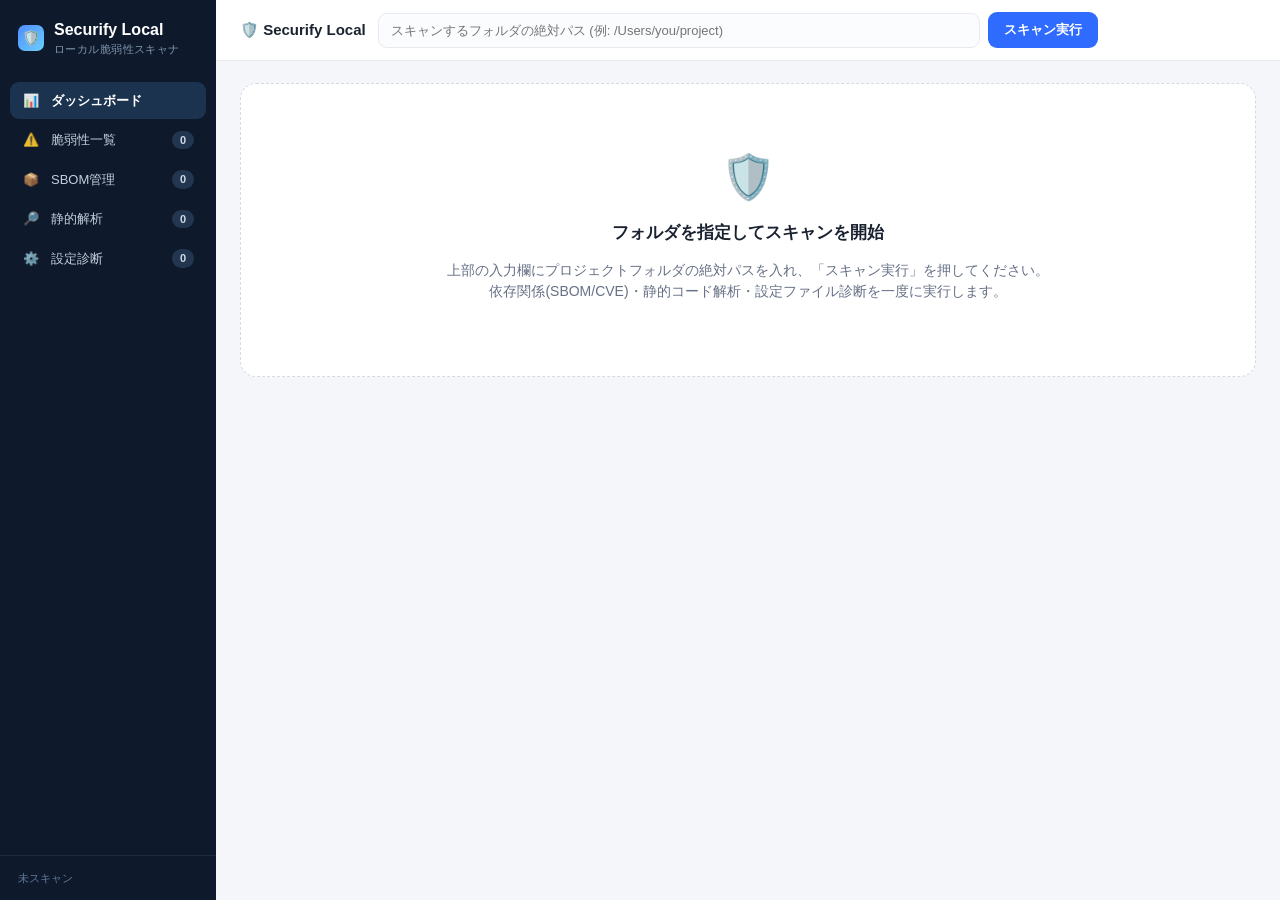
==== web/index.html @ b21ad6cd "feat: add Securify Local vulnerability scanner Python 標準ライブラリのみで動作するローカル脆弱性スキャナ一式を追加。  - run.py: HTT" ====
<!DOCTYPE html>
<html lang="ja">
<head>
<meta charset="UTF-8">
<meta name="viewport" content="width=device-width, initial-scale=1.0">
<title>Securify Local — ローカル脆弱性スキャナ</title>
<style>
  :root{
    --bg:#f4f6f9; --panel:#ffffff; --ink:#1a2230; --muted:#667085; --line:#e6eaf0;
    --sidebar:#0e1a2b; --sidebar-ink:#c4cede; --sidebar-active:#1c3350; --accent:#2f6bff;
    --crit:#d81b7a; --high:#f4511e; --med:#f5a623; --low:#2e90fa; --info:#98a2b3;
    --crit-bg:#fce4f1; --high-bg:#fde6dd; --med-bg:#fdf1dc; --low-bg:#e4f0ff; --info-bg:#eef1f5;
    --radius:12px; --shadow:0 1px 3px rgba(16,24,40,.06),0 1px 2px rgba(16,24,40,.04);
  }
  *{box-sizing:border-box}
  html,body{margin:0;height:100%}
  body{font-family:-apple-system,BlinkMacSystemFont,"Segoe UI","Hiragino Kaku Gothic ProN","Noto Sans JP",Meiryo,sans-serif;
       background:var(--bg);color:var(--ink);font-size:14px;line-height:1.5;-webkit-font-smoothing:antialiased}
  .app{display:flex;min-height:100vh}

  /* ---------- Sidebar ---------- */
  .sidebar{width:216px;background:var(--sidebar);color:var(--sidebar-ink);flex-shrink:0;display:flex;flex-direction:column;position:sticky;top:0;height:100vh}
  .brand{display:flex;align-items:center;gap:10px;padding:18px 18px 16px;font-weight:700;color:#fff;font-size:16px}
  .brand .logo{width:26px;height:26px;border-radius:7px;background:linear-gradient(135deg,#4f8cff,#6ad0ff);display:flex;align-items:center;justify-content:center;font-size:15px}
  .brand small{display:block;font-weight:500;font-size:10.5px;color:#7f93ad;letter-spacing:.04em}
  .nav{padding:8px 10px;display:flex;flex-direction:column;gap:2px}
  .nav a{display:flex;align-items:center;gap:11px;padding:9px 12px;border-radius:9px;color:var(--sidebar-ink);text-decoration:none;font-size:13px;cursor:pointer;transition:background .12s}
  .nav a .ic{width:18px;text-align:center;opacity:.9}
  .nav a:hover{background:#16263c}
  .nav a.active{background:var(--sidebar-active);color:#fff;font-weight:600}
  .nav a .count{margin-left:auto;background:#22374f;color:#cdd9ea;border-radius:20px;font-size:11px;padding:1px 8px;font-weight:600}
  .nav a.active .count{background:#2f5580}
  .sidebar .foot{margin-top:auto;padding:14px 18px;font-size:11px;border-top:1px solid #1a2a40;color:#63789a}

  /* ---------- Main ---------- */
  .main{flex:1;min-width:0;display:flex;flex-direction:column}
  .topbar{background:var(--panel);border-bottom:1px solid var(--line);padding:12px 24px;display:flex;align-items:center;gap:12px;position:sticky;top:0;z-index:20}
  .topbar h1{font-size:15px;margin:0;font-weight:700;white-space:nowrap}
  .path-wrap{flex:1;display:flex;gap:8px;align-items:center;max-width:720px}
  .path-wrap input{flex:1;padding:9px 12px;border:1px solid var(--line);border-radius:9px;font-size:13px;background:#fbfcfe;color:var(--ink)}
  .path-wrap input:focus{outline:none;border-color:var(--accent);background:#fff}
  .btn{border:none;border-radius:9px;padding:9px 16px;font-size:13px;font-weight:600;cursor:pointer;display:inline-flex;align-items:center;gap:7px;transition:filter .12s}
  .btn.primary{background:var(--accent);color:#fff}
  .btn.primary:hover{filter:brightness(1.06)}
  .btn.primary:disabled{opacity:.55;cursor:default}
  .btn.ghost{background:#eef2f8;color:#33415a}
  .content{padding:22px 24px 60px;max-width:1240px;width:100%}

  .view{display:none} .view.active{display:block}
  .page-title{font-size:19px;font-weight:700;margin:0 0 2px}
  .page-sub{color:var(--muted);font-size:12.5px;margin:0 0 18px}

  /* cards */
  .grid{display:grid;gap:16px}
  .cards-4{grid-template-columns:repeat(4,1fr)}
  .cards-3{grid-template-columns:repeat(3,1fr)}
  .card{background:var(--panel);border:1px solid var(--line);border-radius:var(--radius);box-shadow:var(--shadow)}
  .card.p{padding:18px}
  .stat .label{color:var(--muted);font-size:12px;margin-bottom:6px;font-weight:600;letter-spacing:.01em}
  .stat .num{font-size:30px;font-weight:800;letter-spacing:-.02em;line-height:1}
  .stat .foot{color:var(--muted);font-size:11.5px;margin-top:8px}

  /* severity summary */
  .sev-row{display:grid;grid-template-columns:repeat(5,1fr);gap:12px;margin-top:2px}
  .sev-card{border-radius:var(--radius);padding:16px 16px 14px;border:1px solid var(--line);background:var(--panel);position:relative;overflow:hidden}
  .sev-card .top{display:flex;align-items:center;gap:8px;font-weight:700;font-size:12.5px}
  .sev-card .dot{width:11px;height:11px;border-radius:50%}
  .sev-card .n{font-size:32px;font-weight:800;margin-top:8px;line-height:1}
  .sev-card .bar{height:4px;border-radius:4px;margin-top:12px;background:var(--line)}
  .sev-card .bar > i{display:block;height:100%;border-radius:4px}

  .dot.CRITICAL,.bar-CRITICAL{background:var(--crit)} .dot.HIGH,.bar-HIGH{background:var(--high)}
  .dot.MEDIUM,.bar-MEDIUM{background:var(--med)} .dot.LOW,.bar-LOW{background:var(--low)} .dot.INFO,.bar-INFO{background:var(--info)}

  .section-h{font-size:14px;font-weight:700;margin:26px 0 12px;display:flex;align-items:center;gap:10px}
  .section-h .hint{font-weight:500;color:var(--muted);font-size:12px}

  /* distribution bar */
  .distbar{display:flex;height:26px;border-radius:8px;overflow:hidden;border:1px solid var(--line)}
  .distbar > div{display:flex;align-items:center;justify-content:center;color:#fff;font-size:11px;font-weight:700;min-width:0}
  .dist-legend{display:flex;flex-wrap:wrap;gap:16px;margin-top:12px;font-size:12px;color:#3a4658}
  .dist-legend span{display:inline-flex;align-items:center;gap:7px}
  .dist-legend i{width:10px;height:10px;border-radius:3px}

  /* chips */
  .chips{display:flex;flex-wrap:wrap;gap:10px}
  .chip{display:inline-flex;align-items:center;gap:8px;background:#f2f5fa;border:1px solid var(--line);border-radius:20px;padding:6px 14px;font-size:12.5px;font-weight:600}
  .chip b{font-weight:800}

  /* table */
  .tablewrap{background:var(--panel);border:1px solid var(--line);border-radius:var(--radius);overflow:hidden;box-shadow:var(--shadow)}
  table{width:100%;border-collapse:collapse;font-size:13px}
  thead th{text-align:left;padding:11px 14px;background:#f7f9fc;color:#5a6a82;font-weight:700;font-size:11.5px;letter-spacing:.02em;border-bottom:1px solid var(--line);white-space:nowrap}
  tbody td{padding:12px 14px;border-bottom:1px solid #eef1f6;vertical-align:top}
  tbody tr:last-child td{border-bottom:none}
  tbody tr:hover{background:#fafbfe}
  .badge{display:inline-flex;align-items:center;gap:6px;padding:3px 9px;border-radius:6px;font-size:11px;font-weight:800;letter-spacing:.02em}
  .badge.CRITICAL{background:var(--crit-bg);color:#a3005a} .badge.HIGH{background:var(--high-bg);color:#c53a10}
  .badge.MEDIUM{background:var(--med-bg);color:#95650a} .badge.LOW{background:var(--low-bg);color:#1d5fbf} .badge.INFO{background:var(--info-bg);color:#586376}
  .cat-tag{font-size:11px;color:#5a6a82;background:#eef1f6;border-radius:5px;padding:2px 8px;font-weight:600;white-space:nowrap}
  .loc{font-family:ui-monospace,SFMono-Regular,Menlo,monospace;font-size:11.5px;color:#3a4658;word-break:break-all}
  .fx-title{font-weight:600}
  .fx-desc{color:var(--muted);font-size:12px;margin-top:3px}
  .fx-rec{color:#256b4a;font-size:12px;margin-top:5px}
  .fx-rec::before{content:"▸ 対応: ";font-weight:700}
  a.ref{color:var(--accent);font-size:11.5px;text-decoration:none;display:block;word-break:break-all}
  a.ref:hover{text-decoration:underline}

  /* filters */
  .filters{display:flex;flex-wrap:wrap;gap:10px;align-items:center;margin-bottom:14px}
  .filters input[type=text]{padding:8px 12px;border:1px solid var(--line);border-radius:9px;font-size:13px;min-width:220px;background:#fff}
  .fbtn{padding:6px 12px;border:1px solid var(--line);background:#fff;border-radius:20px;font-size:12px;font-weight:700;cursor:pointer;display:inline-flex;align-items:center;gap:6px}
  .fbtn[data-on="0"]{opacity:.45}
  .fbtn i{width:9px;height:9px;border-radius:50%}

  /* states */
  .state{background:var(--panel);border:1px dashed #d3dae5;border-radius:16px;padding:60px 30px;text-align:center;color:var(--muted)}
  .state .big{font-size:44px;margin-bottom:10px}
  .state h3{color:var(--ink);margin:0 0 6px;font-size:17px}
  .spinner{width:34px;height:34px;border:3.5px solid #e3e9f2;border-top-color:var(--accent);border-radius:50%;animation:sp .8s linear infinite;margin:0 auto 16px}
  @keyframes sp{to{transform:rotate(360deg)}}
  .banner{border-radius:10px;padding:11px 14px;font-size:12.5px;margin-bottom:16px;display:flex;gap:9px;align-items:flex-start}
  .banner.warn{background:#fff8e6;border:1px solid #f5df9e;color:#7a5b00}
  .banner.info{background:#eef4ff;border:1px solid #cfe0ff;color:#274d94}
  .muted{color:var(--muted)} .hidden{display:none!important}
  .empty-row td{text-align:center;color:var(--muted);padding:34px}
  @media(max-width:960px){.cards-4{grid-template-columns:repeat(2,1fr)}.sev-row{grid-template-columns:repeat(3,1fr)}.sidebar{display:none}}
</style>
</head>
<body data-palette="#d81b7a,#f4511e,#f5a623,#2e90fa,#98a2b3">
<div class="app">
  <!-- Sidebar -->
  <aside class="sidebar">
    <div class="brand">
      <span class="logo">🛡️</span>
      <div>Securify Local<small>ローカル脆弱性スキャナ</small></div>
    </div>
    <nav class="nav" id="nav">
      <a data-view="dashboard" class="active"><span class="ic">📊</span>ダッシュボード</a>
      <a data-view="vulns"><span class="ic">⚠️</span>脆弱性一覧<span class="count" id="c-vulns">0</span></a>
      <a data-view="sbom"><span class="ic">📦</span>SBOM管理<span class="count" id="c-sbom">0</span></a>
      <a data-view="static"><span class="ic">🔎</span>静的解析<span class="count" id="c-static">0</span></a>
      <a data-view="config"><span class="ic">⚙️</span>設定診断<span class="count" id="c-config">0</span></a>
    </nav>
    <div class="foot" id="foot">未スキャン</div>
  </aside>

  <!-- Main -->
  <main class="main">
    <div class="topbar">
      <h1>🛡️ Securify Local</h1>
      <div class="path-wrap">
        <input id="path" type="text" placeholder="スキャンするフォルダの絶対パス (例: /Users/you/project)" spellcheck="false">
        <button class="btn primary" id="scanBtn" onclick="startScan()">スキャン実行</button>
      </div>
      <span class="muted" id="topStatus"></span>
    </div>

    <div class="content">
      <!-- initial / loading state -->
      <div id="gate">
        <div class="state" id="emptyState">
          <div class="big">🛡️</div>
          <h3>フォルダを指定してスキャンを開始</h3>
          <p>上部の入力欄にプロジェクトフォルダの絶対パスを入れ、「スキャン実行」を押してください。<br>
          依存関係(SBOM/CVE)・静的コード解析・設定ファイル診断を一度に実行します。</p>
        </div>
        <div class="state hidden" id="loadingState">
          <div class="spinner"></div>
          <h3>スキャン中…</h3>
          <p id="loadingMsg">ファイルを走査し、依存関係をOSVデータベースと照合しています。</p>
        </div>
        <div class="state hidden" id="errorState">
          <div class="big">⚠️</div>
          <h3>スキャンできませんでした</h3>
          <p id="errorMsg"></p>
        </div>
      </div>

      <!-- results -->
      <div id="results" class="hidden">
        <div id="osvBanner" class="banner warn hidden">
          <span>ⓘ</span><span>OSVデータベースに接続できなかったため、依存関係の既知脆弱性(CVE)照合はスキップされました。SBOM一覧は取得済みです。インターネット接続を確認して再スキャンしてください。</span>
        </div>

        <!-- DASHBOARD -->
        <section class="view active" data-view="dashboard">
          <h2 class="page-title">ダッシュボード</h2>
          <p class="page-sub" id="dashSub"></p>

          <div class="grid cards-4">
            <div class="card p stat"><div class="label">スキャンファイル数</div><div class="num" id="s-files">0</div><div class="foot">走査対象ファイル</div></div>
            <div class="card p stat"><div class="label">コンポーネント数</div><div class="num" id="s-comps">0</div><div class="foot" id="s-eco">—</div></div>
            <div class="card p stat"><div class="label">脆弱な依存</div><div class="num" id="s-vulncomp" style="color:var(--high)">0</div><div class="foot">CVEが報告された依存</div></div>
            <div class="card p stat"><div class="label">検出総数</div><div class="num" id="s-total">0</div><div class="foot" id="s-elapsed">—</div></div>
          </div>

          <div class="section-h">脆弱性の総件数 <span class="hint">重要度別</span></div>
          <div class="sev-row" id="sevRow"></div>

          <div class="section-h">重要度の分布</div>
          <div class="card p">
            <div class="distbar" id="distbar"></div>
            <div class="dist-legend" id="distLegend"></div>
          </div>

          <div class="section-h">連携（検出されたエコシステム）</div>
          <div class="chips" id="ecoChips"></div>

          <div class="section-h">重要度の高い検出 <span class="hint">上位10件</span></div>
          <div class="tablewrap">
            <table><thead><tr><th style="width:96px">重要度</th><th style="width:92px">種別</th><th>内容</th><th style="width:240px">場所</th></tr></thead>
            <tbody id="topFindings"></tbody></table>
          </div>
        </section>

        <!-- VULNS (all findings) -->
        <section class="view" data-view="vulns">
          <h2 class="page-title">脆弱性一覧</h2>
          <p class="page-sub">全カテゴリの検出結果。重要度・種別・キーワードで絞り込めます。</p>
          <div class="filters" id="vFilters">
            <input type="text" id="vSearch" placeholder="キーワード検索（タイトル/ファイル/パッケージ）" oninput="renderVulns()">
            <span id="sevFilters"></span>
            <span id="catFilters"></span>
          </div>
          <div class="tablewrap">
            <table><thead><tr>
              <th style="width:92px">重要度</th><th style="width:84px">種別</th><th>内容</th>
              <th style="width:230px">場所</th><th style="width:170px">参照</th>
            </tr></thead><tbody id="vulnBody"></tbody></table>
          </div>
        </section>

        <!-- SBOM -->
        <section class="view" data-view="sbom">
          <h2 class="page-title">SBOM管理</h2>
          <p class="page-sub">検出された全依存コンポーネント（Software Bill of Materials）。</p>
          <div class="filters">
            <input type="text" id="sbomSearch" placeholder="パッケージ名で検索" oninput="renderSbom()">
            <label class="muted" style="font-size:12px"><input type="checkbox" id="sbomVulnOnly" onchange="renderSbom()"> 脆弱性ありのみ表示</label>
          </div>
          <div class="tablewrap">
            <table><thead><tr>
              <th>コンポーネント</th><th style="width:130px">バージョン</th><th style="width:100px">エコシステム</th>
              <th style="width:90px">スコープ</th><th style="width:110px">脆弱性</th><th style="width:220px">検出元</th>
            </tr></thead><tbody id="sbomBody"></tbody></table>
          </div>
        </section>

        <!-- STATIC -->
        <section class="view" data-view="static">
          <h2 class="page-title">静的解析</h2>
          <p class="page-sub">ソースコード中のハードコードされた秘密情報・危険な関数・安全でない実装。</p>
          <div class="tablewrap">
            <table><thead><tr><th style="width:92px">重要度</th><th>内容</th><th style="width:280px">場所</th></tr></thead>
            <tbody id="staticBody"></tbody></table>
          </div>
        </section>

        <!-- CONFIG -->
        <section class="view" data-view="config">
          <h2 class="page-title">設定診断</h2>
          <p class="page-sub">Dockerfile / docker-compose / IaC(Terraform) / Kubernetes / CI設定などのセキュリティ設定ミス。</p>
          <div class="tablewrap">
            <table><thead><tr><th style="width:92px">重要度</th><th>内容</th><th style="width:280px">場所</th></tr></thead>
            <tbody id="configBody"></tbody></table>
          </div>
        </section>
      </div>
    </div>
  </main>
</div>

<script>
const SEV = ["CRITICAL","HIGH","MEDIUM","LOW","INFO"];
const SEV_COLOR = {CRITICAL:"#d81b7a",HIGH:"#f4511e",MEDIUM:"#f5a623",LOW:"#2e90fa",INFO:"#98a2b3"};
const CAT_LABEL = {dependency:"依存関係",static:"静的解析",config:"設定"};
let DATA = null;
const sevOn = {CRITICAL:1,HIGH:1,MEDIUM:1,LOW:1,INFO:1};
const catOn = {dependency:1,static:1,config:1};

// nav
document.querySelectorAll('#nav a').forEach(a=>{
  a.addEventListener('click',()=>{
    if(!DATA) return;
    document.querySelectorAll('#nav a').forEach(x=>x.classList.remove('active'));
    a.classList.add('active');
    const v=a.dataset.view;
    document.querySelectorAll('.view').forEach(s=>s.classList.toggle('active',s.dataset.view===v));
  });
});

async function loadDefaultPath(){
  try{const r=await fetch('/api/default-path');const d=await r.json();
    if(d.path && !document.getElementById('path').value) document.getElementById('path').value=d.path;}catch(e){}
}
loadDefaultPath();
document.getElementById('path').addEventListener('keydown',e=>{if(e.key==='Enter')startScan();});

function show(id){['emptyState','loadingState','errorState'].forEach(x=>document.getElementById(x).classList.toggle('hidden',x!==id));}

async function startScan(){
  const path=document.getElementById('path').value.trim();
  if(!path){alert('フォルダのパスを入力してください');return;}
  document.getElementById('results').classList.add('hidden');
  document.getElementById('gate').classList.remove('hidden');
  show('loadingState');
  document.getElementById('scanBtn').disabled=true;
  document.getElementById('topStatus').textContent='スキャン中…';
  try{
    const r=await fetch('/api/scan?path='+encodeURIComponent(path));
    const d=await r.json();
    if(!r.ok){throw new Error(d.error||'不明なエラー');}
    DATA=d; render();
  }catch(e){
    document.getElementById('errorMsg').textContent=e.message;
    show('errorState');
    document.getElementById('topStatus').textContent='';
  }finally{
    document.getElementById('scanBtn').disabled=false;
  }
}

function esc(s){return (s==null?'':String(s)).replace(/[&<>"]/g,c=>({'&':'&amp;','<':'&lt;','>':'&gt;','"':'&quot;'}[c]));}
function locOf(f){
  if(f.category==='dependency' && f.package) return esc(f.package)+' @ '+esc(f.version)+'<br><span class="muted">'+esc(f.file)+'</span>';
  return esc(f.file)+(f.line?':'+f.line:'');
}

function render(){
  const s=DATA.summary;
  document.getElementById('gate').classList.add('hidden');
  document.getElementById('results').classList.remove('hidden');
  document.getElementById('topStatus').textContent='完了 · '+DATA.scanned_at;
  document.getElementById('foot').innerHTML='対象:<br>'+esc(DATA.target.split('/').slice(-2).join('/'));

  // counts in nav
  document.getElementById('c-vulns').textContent=s.total_findings;
  document.getElementById('c-sbom').textContent=s.total_components;
  document.getElementById('c-static').textContent=s.category_counts.static||0;
  document.getElementById('c-config').textContent=s.category_counts.config||0;

  // OSV banner
  document.getElementById('osvBanner').classList.toggle('hidden',DATA.osv_online);

  // stat cards
  document.getElementById('dashSub').textContent='対象: '+DATA.target+' ／ '+DATA.scanned_at+' にスキャン';
  document.getElementById('s-files').textContent=s.total_files;
  document.getElementById('s-comps').textContent=s.total_components;
  document.getElementById('s-eco').textContent=Object.entries(s.ecosystems).map(([k,v])=>k+' '+v).join(' · ')||'依存なし';
  document.getElementById('s-vulncomp').textContent=s.vulnerable_components;
  document.getElementById('s-total').textContent=s.total_findings;
  document.getElementById('s-elapsed').textContent=DATA.elapsed_sec+' 秒で完了';

  // severity cards
  const sc=s.severity_counts;const maxSev=Math.max(1,...SEV.map(k=>sc[k]));
  document.getElementById('sevRow').innerHTML=SEV.map(k=>`
    <div class="sev-card">
      <div class="top"><span class="dot ${k}"></span>${k}</div>
      <div class="n" style="color:${SEV_COLOR[k]}">${sc[k]}</div>
      <div class="bar"><i class="bar-${k}" style="width:${sc[k]/maxSev*100}%"></i></div>
    </div>`).join('');

  // distribution bar
  const total=s.total_findings||1;
  document.getElementById('distbar').innerHTML=SEV.filter(k=>sc[k]>0).map(k=>
    `<div style="background:${SEV_COLOR[k]};flex:${sc[k]}" title="${k}: ${sc[k]}">${sc[k]/total>0.06?sc[k]:''}</div>`).join('')
    || '<div style="background:var(--info);flex:1;color:#fff">検出なし</div>';
  document.getElementById('distLegend').innerHTML=SEV.map(k=>
    `<span><i style="background:${SEV_COLOR[k]}"></i>${k} <b>${sc[k]}</b> (${Math.round(sc[k]/total*100)}%)</span>`).join('');

  // ecosystem chips
  const eco=s.ecosystems;
  document.getElementById('ecoChips').innerHTML=Object.keys(eco).length?
    Object.entries(eco).map(([k,v])=>`<span class="chip">${esc(k)} <b>${v}</b></span>`).join('')
    +`<span class="chip">脆弱な依存 <b style="color:var(--high)">${s.vulnerable_components}</b></span>`
    :'<span class="muted">依存関係マニフェストは見つかりませんでした。</span>';

  // top findings
  document.getElementById('topFindings').innerHTML=DATA.findings.slice(0,10).map(f=>`
    <tr><td><span class="badge ${f.severity}"><span class="dot ${f.severity}" style="width:7px;height:7px"></span>${f.severity}</span></td>
    <td><span class="cat-tag">${CAT_LABEL[f.category]}</span></td>
    <td><div class="fx-title">${esc(f.title)}</div>${f.description?`<div class="fx-desc">${esc(f.description)}</div>`:''}</td>
    <td class="loc">${locOf(f)}</td></tr>`).join('')||'<tr class="empty-row"><td colspan="4">検出はありませんでした 🎉</td></tr>';

  buildFilterButtons();
  renderVulns(); renderSbom(); renderCat('static'); renderCat('config');
}

function buildFilterButtons(){
  document.getElementById('sevFilters').innerHTML=SEV.map(k=>
    `<button class="fbtn" data-on="1" onclick="toggleSev('${k}',this)"><i style="background:${SEV_COLOR[k]}"></i>${k}</button>`).join('');
  document.getElementById('catFilters').innerHTML=Object.keys(catOn).map(k=>
    `<button class="fbtn" data-on="1" onclick="toggleCat('${k}',this)">${CAT_LABEL[k]}</button>`).join('');
}
function toggleSev(k,el){sevOn[k]=sevOn[k]?0:1;el.dataset.on=sevOn[k];renderVulns();}
function toggleCat(k,el){catOn[k]=catOn[k]?0:1;el.dataset.on=catOn[k];renderVulns();}

function findingRow(f,showCat=true){
  const refs=(f.references||[]).slice(0,3).map(u=>`<a class="ref" href="${esc(u)}" target="_blank" rel="noopener">${esc(u.replace(/^https?:\/\//,''))}</a>`).join('');
  return `<tr>
    <td><span class="badge ${f.severity}">${f.severity}</span></td>
    ${showCat?`<td><span class="cat-tag">${CAT_LABEL[f.category]}</span></td>`:''}
    <td><div class="fx-title">${esc(f.title)}</div>
        ${f.description?`<div class="fx-desc">${esc(f.description)}</div>`:''}
        ${f.recommendation?`<div class="fx-rec">${esc(f.recommendation)}</div>`:''}</td>
    <td class="loc">${locOf(f)}</td>
    ${showCat?`<td>${refs||'<span class="muted">—</span>'}</td>`:''}
  </tr>`;
}

function renderVulns(){
  const q=(document.getElementById('vSearch').value||'').toLowerCase();
  const rows=DATA.findings.filter(f=>sevOn[f.severity]&&catOn[f.category]&&
    (!q||(f.title+f.file+f.package+f.description).toLowerCase().includes(q)));
  document.getElementById('vulnBody').innerHTML=rows.map(f=>findingRow(f,true)).join('')
    ||'<tr class="empty-row"><td colspan="5">条件に一致する検出はありません。</td></tr>';
}

function renderCat(cat){
  const rows=DATA.findings.filter(f=>f.category===cat);
  document.getElementById(cat+'Body').innerHTML=rows.map(f=>findingRow(f,false)).join('')
    ||`<tr class="empty-row"><td colspan="3">${cat==='static'?'コードの問題は検出されませんでした 🎉':'設定の問題は検出されませんでした 🎉'}</td></tr>`;
}

function renderSbom(){
  const q=(document.getElementById('sbomSearch').value||'').toLowerCase();
  const vulnOnly=document.getElementById('sbomVulnOnly').checked;
  const rows=DATA.components.filter(c=>(!q||c.name.toLowerCase().includes(q))&&(!vulnOnly||c.vuln_count>0));
  document.getElementById('sbomBody').innerHTML=rows.map(c=>`
    <tr>
      <td class="fx-title">${esc(c.name)}</td>
      <td class="loc">${esc(c.version)}</td>
      <td><span class="cat-tag">${esc(c.ecosystem)}</span></td>
      <td><span class="muted">${c.scope==='dev'?'dev':'runtime'}</span></td>
      <td>${c.vuln_count>0?`<span class="badge ${c.max_severity}">${c.vuln_count} 件</span>`:'<span class="muted">なし</span>'}</td>
      <td class="loc">${esc(c.file)}</td>
    </tr>`).join('')||'<tr class="empty-row"><td colspan="6">依存コンポーネントは見つかりませんでした。</td></tr>';
}
</script>
</body>
</html>
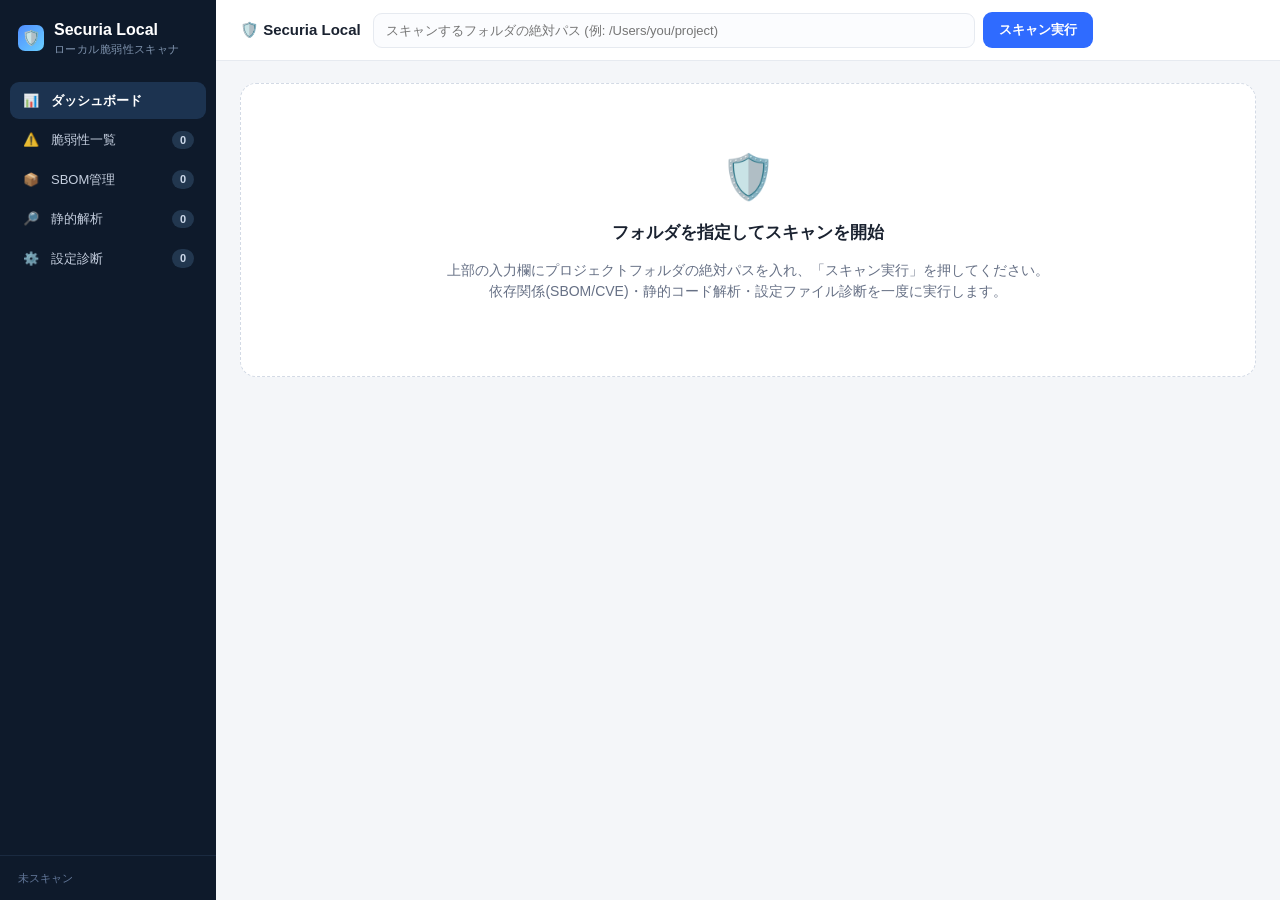
==== commit 1c02fa8b: "chore: rename Securify to Securia and add repo hygiene files プロダクト名を Securia に統一し、リポジトリの基本ファイルを整備。  " ====
--- a/web/index.html
+++ b/web/index.html
@@ -3,7 +3,7 @@
 <head>
 <meta charset="UTF-8">
 <meta name="viewport" content="width=device-width, initial-scale=1.0">
-<title>Securify Local — ローカル脆弱性スキャナ</title>
+<title>Securia Local — ローカル脆弱性スキャナ</title>
 <style>
   :root{
     --bg:#f4f6f9; --panel:#ffffff; --ink:#1a2230; --muted:#667085; --line:#e6eaf0;
@@ -133,7 +133,7 @@
   <aside class="sidebar">
     <div class="brand">
       <span class="logo">🛡️</span>
-      <div>Securify Local<small>ローカル脆弱性スキャナ</small></div>
+      <div>Securia Local<small>ローカル脆弱性スキャナ</small></div>
     </div>
     <nav class="nav" id="nav">
       <a data-view="dashboard" class="active"><span class="ic">📊</span>ダッシュボード</a>
@@ -148,7 +148,7 @@
   <!-- Main -->
   <main class="main">
     <div class="topbar">
-      <h1>🛡️ Securify Local</h1>
+      <h1>🛡️ Securia Local</h1>
       <div class="path-wrap">
         <input id="path" type="text" placeholder="スキャンするフォルダの絶対パス (例: /Users/you/project)" spellcheck="false">
         <button class="btn primary" id="scanBtn" onclick="startScan()">スキャン実行</button>
